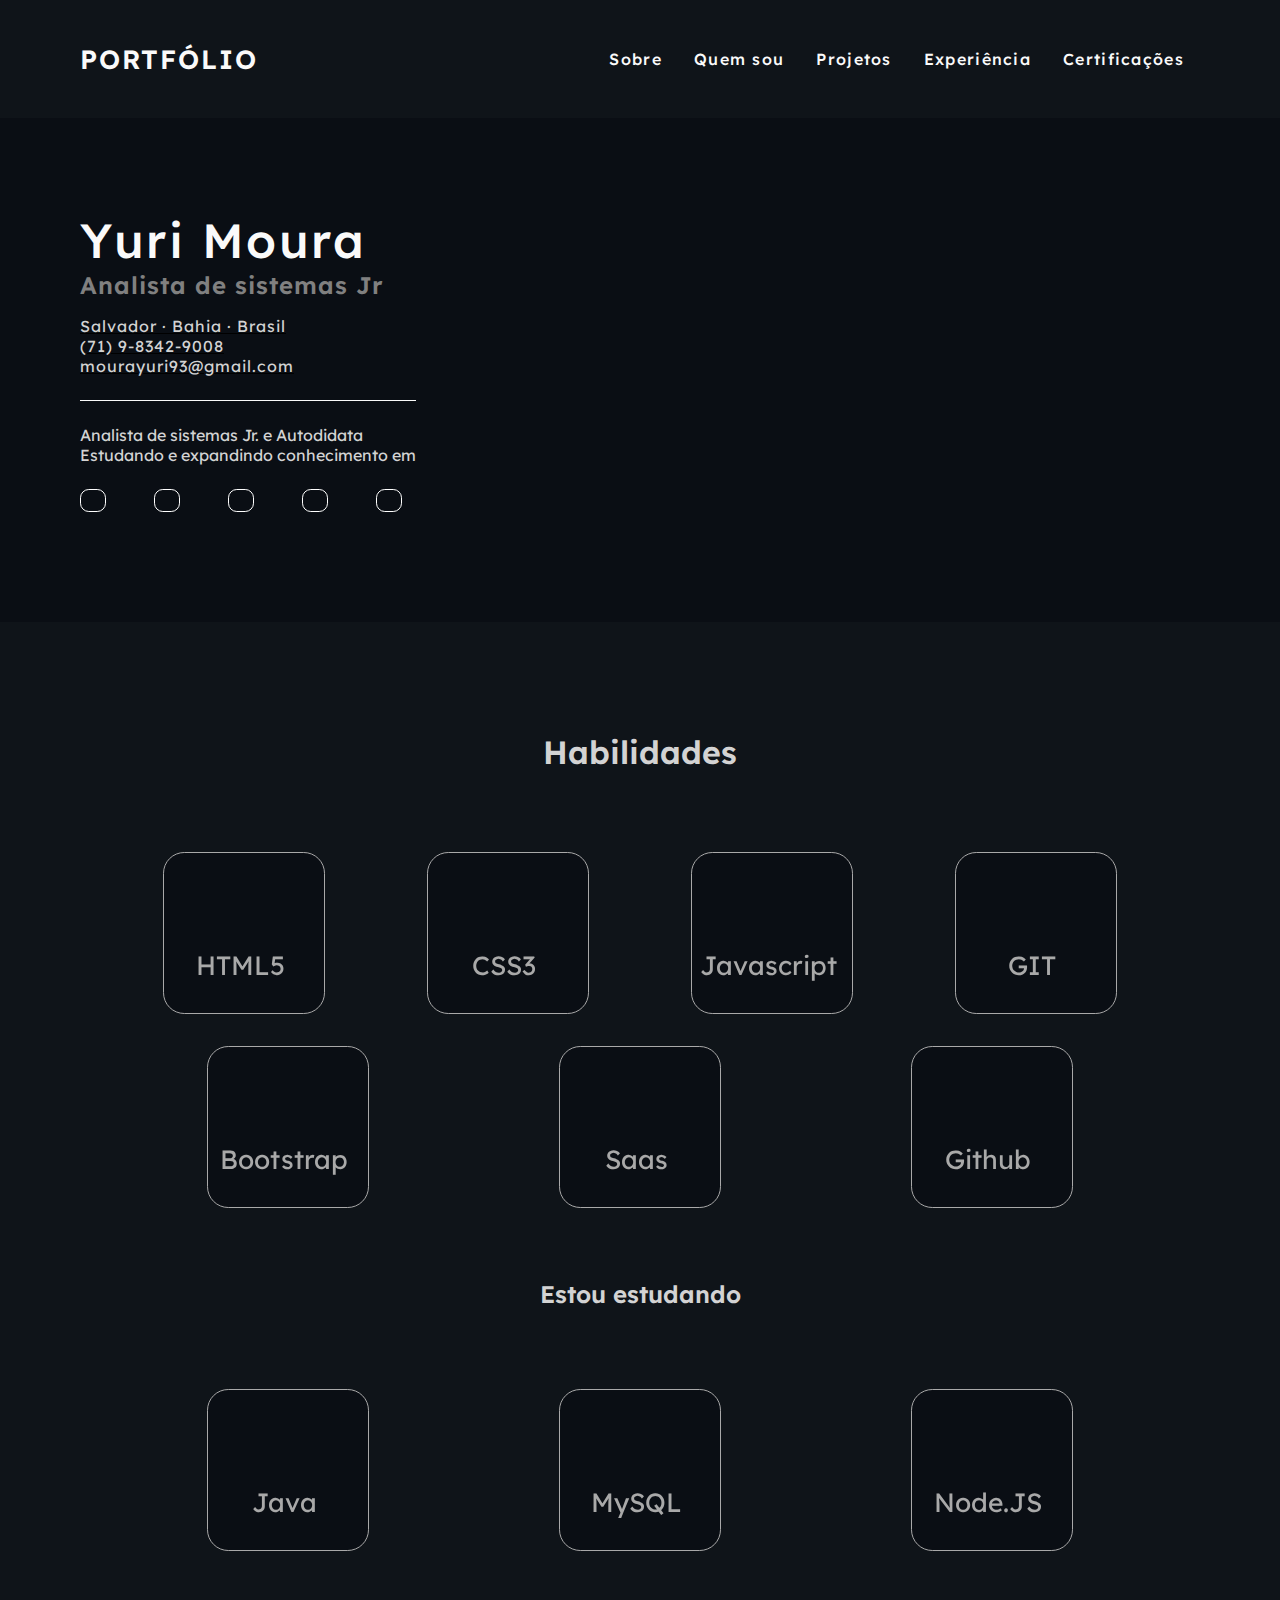
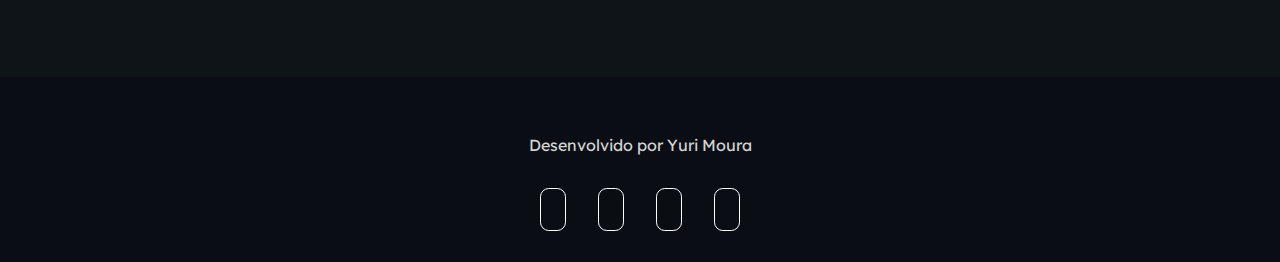
==== index.html @ a2556e93 "Acrescentando certificação" ====
<!DOCTYPE html>
<html lang="pt-br">

<head>
    <meta charset="UTF-8">
    <meta name="viewport" content="width=device-width, initial-scale=1.0">

    <!-- Google Fonts -->
    <link rel="preconnect" href="https://fonts.gstatic.com">
    <link href="https://fonts.googleapis.com/css2?family=Lexend:wght@400;500;700&family=Roboto:ital,wght@0,400;0,500;0,700;1,400&display=swap" rel="stylesheet">

    <!-- Font Awesome -->
    <link rel="stylesheet" href="https://use.fontawesome.com/releases/v5.15.3/css/all.css" integrity="sha384-SZXxX4whJ79/gErwcOYf+zWLeJdY/qpuqC4cAa9rOGUstPomtqpuNWT9wdPEn2fk" crossorigin="anonymous">
    
    <!-- Estilo customizado -->
    <link rel="stylesheet" href="src/css/global.css">
    <link rel="stylesheet" href="src/css/content.css">
    <link rel="stylesheet" href="src/css/responsive.css">

    <link rel="icon" href="https://avatars.githubusercontent.com/u/56325350?v=4">

    <title>Portfólio - Yuri Moura</title>
</head>

<body>

    <div id="container">
        <header id="header">
            <!-- header -->
            <a class="logo" href="index.html">Portfólio</a>

            <nav id="nav">
                <!-- nav -->
                <div id="mobile-menu">
                    <div class="line-1"></div>
                    <div class="line-2"></div>
                    <div class="line-3"></div>
                </div>

                <ul>
                    <li>
                        <a href="index.html">Sobre</a>
                    </li>
                    <li>
                        <a href="quem_sou.html">Quem sou</a>
                    </li>
                    <li>
                        <a href="projetos.html">Projetos</a>
                    </li>
                    <li>
                        <a href="experiencias.html">Experiência</a>
                    </li>
                    <li>
                        <a href="certificacoes.html">Certificações</a>
                    </li>
                </ul>
            </nav>
            <!-- /nav -->
        </header>
        <!-- /header -->

        <main>
            <section id="sobre">
                <div class="left-section">
                    <div class="name">
                        <h1>Yuri Moura</h1>
                        <h2>Analista de sistemas Jr</h2>
                    </div>

                    <div class="contact">
                        <p>
                            Salvador · Bahia · Brasil<br /> (71) 9-8342-9008<br />mourayuri93@gmail.com
                        </p>
                    </div>

                    <div class="about">
                        <p>Analista de sistemas Jr. e Autodidata<br /> Estudando e expandindo conhecimento em <br />
                        </p>
                    </div>

                    <div class="icons">
                        <a class="social-icon" target="blank_" href="https://www.linkedin.com/in/mourayuri93/"><i class="fab fa-linkedin-in"></i></a>
                        <a class="social-icon" target="blank_" href="https://github.com/MouraYuri93"><i class="fab fa-github"></i></a>
                        <a class="social-icon" target="blank_" href="https://www.instagram.com/yuri.93_/"><i class="fab fa-instagram"></i></a>
                        <a class="social-icon" target="blank_" href="https://wa.me/+55071983429008"><i class="fab fa-whatsapp"></i></a>
                        <a class="social-icon" target="blank_" href="mailto:mourayuri93@gmail.com"><i class="fas fa-solid fa-envelope"></i></i></a>
                    </div>
                </div>

                <div class="right-section">
                    <!-- Atualizar imagem
                    <img src="src/img/perfil.jpeg" alt="Imagem de perfil" style="border-radius: 25px;" width="350" height="350"> -->
                </div>

            </section>

            <section id="habilidades">
                <!-- Section habilidades -->
                <h1>Habilidades</h1>

                <div class="skills">
                    <div class="row-skills">
                        <!-- First row skills -->
                        <div>
                            <i class="fab fa-html5"></i>
                            <a href="https://developer.mozilla.org/pt-BR/docs/Web/HTML" target="_blank">
                                <p>HTML5</p>
                            </a>
                        </div>
                        <div>
                            <i class="fab fa-css3-alt"></i>
                            <a href="https://developer.mozilla.org/pt-BR/docs/Web/CSS" target="_blank">
                                <p>CSS3</p>
                            </a>
                        </div>
                        <div>
                            <i class="fab fa-js-square"></i>
                            <a href="https://developer.mozilla.org/pt-BR/docs/Web/JavaScript" target="_blank">
                                <p>Javascript</p>
                            </a>
                        </div>
                        <div>
                            <i class="fab fa-git-alt"></i>
                            <a href="https://git-scm.com/" target="_blank">
                                <p>GIT</p>
                            </a>
                        </div>                
                    </div>
                    <!-- / First row skills -->

                    <div class="row-skills">
                        <!-- Second row skills -->
                        <div>
                            <i class="fab fa-bootstrap"></i>
                            <a href="https://getbootstrap.com/" target="_blank">
                                <p>Bootstrap</p>
                            </a>
                        </div>
                        <div>
                            <i class="fab fa-brands fa-sass"></i>
                            <a href="https://laravel.com/" target="_blank">
                                <p>Saas</p>
                            </a>
                        </div>
                        <div>
                            <i class="fab fa-github"></i>
                            <a href="https:github.com" target="_blank">
                                <p>Github</p>
                            </a>
                        </div>
                    </div>
                    <!-- / Second row skills -->
                </div>

                <h2>Estou estudando</h2>

                <div class="skills">
                    <div class="row-skills">
                        <!-- First row skills -->
                        <div>
                            <i class="fab fa-brands fa-java"></i>
                            <a href="https://www.java.com/pt-BR/" target="_blank">
                                <p>Java</p>
                            </a>
                        </div>
                        <div>
                            <i class="fas fa-database"></i>
                            <a href="https://www.mysql.com/" target="_blank">
                                <p>MySQL</p>
                            </a>
                        </div>
                        
                        <div>
                            <i class="fab fa-brands fa-node"></i>
                            <a href="https://nodejs.org/en/" target="_blank">
                                <p>Node.JS</p>
                            </a>
                        </div>
                    </div> 
                </div>                                
            </section>
            <!-- / Section habilidades -->

            <footer>
                <!-- Footer -->
                <p>Desenvolvido por Yuri Moura</p><br>

                <div class="icons">
                    <a class="social-icon" target="blank_" href="https://www.linkedin.com/in/mourayuri93/"><i class="fab fa-linkedin-in"></i></a>
                    <a class="social-icon" target="blank_" href="https://github.com/MouraYuri93"><i class="fab fa-github"></i></a>
                    <a class="social-icon" target="blank_" href="https://www.instagram.com/yuri.93_/"><i class="fab fa-instagram"></i></a>
                    <a class="social-icon" target="blank_" href="https://wa.me/+55071983429008"><i class="fab fa-whatsapp"></i></a>
                </div>
            </footer>
            <!-- / Footer -->

        </main>
    </div>

    <script src="src/scripts/index.js"></script>
</body>

</html>
---- src/css/global.css ----
@charset "UTF-8";
/* Estilos globais */
* {
  margin: 0;
  padding: 0;
  box-sizing: border-box;
}

:root {
  --bg: #0f1419;
  --dark-bg: #0a0e14;
  --line: #fafafa;
  --normal-blue: #39bae6;
}

html {
  scroll-behavior: smooth;
}

/* --- Acessibilidade --- */
@media (max-width: 1080px) {
  html {
    font-size: 93.75%;
    /* 15px */
  }
}
@media (max-width: 720px) {
  html {
    font-size: 87.5%;
    /* 14px */
  }
}
/* --- Estilizações básicas para desenvolvimento --- */
body {
  font-size: sans-serif;
  background-color: #0a0e14;
  font-family: "Roboto", sans-serif;
}

body, input, button, textarea {
  font-family: "Lexend", sans-serif;
}

p {
  font-family: "Lexend", sans-serif;
  color: lightgrey;
}

h1, h2, h3, h4, h5, h6 {
  font-weight: 600;
  color: lightgrey;
}

h1 {
  font-size: 2rem;
}

h2 {
  font-size: 1.5rem;
}

button {
  cursor: pointer;
}

/* --- Mobile menu --- */
@media (max-width: 999px) {
  /* Body */
  body {
    overflow-x: hidden;
  }

  /* Header */
  header {
    /* Menu mobile dentro de nav */
    /* Sticky deixa de existir */
  }
  header nav {
    position: absolute;
    right: 0;
    top: 0;
    background: var(--bg);
    width: 50vw;
    flex-direction: column;
    align-items: center;
    justify-content: space-around;
    flex-direction: column;
    height: 100vh;
    transform: translateX(100%);
    transition: transform 0.3s ease-in;
  }
  header ul {
    flex-direction: column;
    position: relative;
    top: 110px;
  }
  header ul li {
    margin: 25px;
    opacity: 0;
  }
  header #mobile-menu {
    display: block !important;
    cursor: pointer;
    position: relative;
    top: 40px;
    left: 50%;
    transform: translateX(-100%);
    transition: transform 0.3s ease-in;
  }
  header.sticky {
    padding: 40px 80px !important;
    background: var(--bg) !important;
  }
  header.sticky a, header.sticky .logo {
    color: var(--line) !important;
  }

  /* Navbar responsiva */
  nav.active {
    transform: translateX(0);
  }
  nav.active #mobile-menu {
    transform: translateX(-55%);
    left: 100%;
  }

  #mobile-menu.active .line-1 {
    transform: rotate(-45deg) translate(-8px, 8px);
  }

  #mobile-menu.active .line-2 {
    opacity: 0;
  }

  #mobile-menu.active .line-3 {
    transform: rotate(45deg) translate(-5px, -7px);
  }

  /* Animação nos li's dentro de nav */
  @keyframes navLinkFade {
    from {
      opacity: 0;
      transform: translateX(50px);
    }
    to {
      opacity: 1;
      transform: translateX(0);
    }
  }
}

/*# sourceMappingURL=global.css.map */
---- src/css/content.css ----
@charset "UTF-8";
/* Header */
header {
  background: var(--bg);
  position: fixed;
  top: 0;
  left: 0;
  width: 100%;
  display: flex;
  justify-content: space-between;
  align-items: center;
  transition: 0.6s;
  padding: 2.66rem 5rem;
  z-index: 5;
}
header .logo {
  position: relative;
  font-weight: 600;
  color: var(--line);
  text-decoration: none;
  font-size: 1.65rem;
  text-transform: uppercase;
  letter-spacing: 2px;
  transition: 0.6s;
}
header .logo:hover {
  filter: brightness(0.7);
}
header #mobile-menu {
  display: none;
  cursor: pointer;
}
header #mobile-menu div {
  width: 2rem;
  height: 2px;
  background: whitesmoke;
  margin: 0.5rem;
  transition: 0.3s;
}
header ul {
  position: relative;
  display: flex;
  justify-content: center;
  align-items: center;
}
header ul li {
  position: relative;
  list-style: none;
}
header ul li a {
  position: relative;
  margin: 0 1rem;
  text-decoration: none;
  color: var(--line);
  letter-spacing: 1.3px;
  font-weight: 500;
  transition: 0.6s;
  transition: filter 0.5s;
}
header ul li a:hover {
  filter: brightness(0.7);
  border-bottom: 1px solid var(--line);
}
header.sticky {
  padding: 1rem 5rem;
  background-color: whitesmoke;
}
header.sticky a, header.sticky .logo {
  color: var(--bg);
}

/* Main - container*/
main {
  max-width: 1500px;
  margin: 0 auto;
}

/* About section */
#sobre {
  display: flex;
  align-items: center;
  justify-content: space-between;
  padding: 0 5rem;
  padding-top: 13.125rem;
  padding-bottom: 6.875rem;
}
#sobre .left-section h1 {
  color: var(--line);
  font-weight: 500;
  letter-spacing: 2.5px;
  font-size: 3rem;
}
#sobre .left-section h2 {
  color: gray;
  letter-spacing: 1px;
}
#sobre .left-section .contact {
  margin-top: 1rem;
  margin-bottom: 1.5rem;
  padding-bottom: 1.5rem;
  text-decoration: underline;
  border-bottom: 1px solid var(--line);
}
#sobre .left-section .contact p {
  font-family: "Lexend", sans-serif;
  letter-spacing: 1px;
  color: lightgrey;
}
#sobre .left-section .icons {
  display: flex;
  justify-content: flex-start;
  margin-top: 1.5rem;
  gap: 3rem;
}
#sobre .left-section .icons .social-icon {
  color: white;
  border: 1px solid white;
  padding: 0.65rem 0.75rem;
  border-radius: 0.55rem;
  transition: 0.5s;
}
#sobre .left-section .icons .social-icon:hover {
  color: var(--bg);
  border: 1px solid var(--bg);
  background-color: white;
}
#sobre .left-section .icons .social-icon p {
  text-decoration: none;
}

/* Projects section */
#projetos {
  padding: 0 5rem;
  padding-top: 6.875rem;
  padding-bottom: 6.875rem !important;
  background-color: var(--bg);
}
#projetos h1 {
  text-align: center;
  color: lightgrey;
}
#projetos .cards {
  display: flex;
  margin-top: 1.5rem;
  gap: 1.5rem;
}
#projetos .cards .card {
  background-color: var(--dark-bg);
  width: 26.25rem;
  height: 26.25rem;
  padding: 0.75rem;
  border: 1px solid transparent;
  border-radius: 0.5rem;
  text-align: center;
  transition: 0.9s;
  /* Estilos na imagem para deixar ela adaptável */
}
#projetos .cards .card:hover {
  background-color: var(--bg);
  box-shadow: 0 0.625rem 1.5625rem rgba(0, 0, 0, 0.8);
}
#projetos .cards .card h2 {
  margin-top: 1rem;
}
#projetos .cards .card p {
  margin-top: 0.5rem;
  margin-bottom: 0.5rem;
  text-align: justify;
  filter: brightness(0.7);
}
#projetos .cards .card a {
  text-decoration: none;
  color: var(--normal-blue);
  transition: filter 0.6s;
}
#projetos .cards .card a:hover {
  filter: brightness(0.8);
  text-decoration: underline;
}
#projetos .cards .card img {
  max-width: 100%;
  height: auto;
  border-bottom: 1px solid gray;
  padding-bottom: 0.75rem;
}
#projetos .cards .card-5 img {
  width: 24.625rem;
  height: 11.875rem !important;
}
#projetos .cards .card-6 img {
  width: 24.625rem;
  height: 11.875rem !important;
}
#projetos .more-projects {
  display: flex;
  justify-content: center;
  align-items: center;
  padding-top: 4rem;
  text-align: center;
}
#projetos .more-projects a {
  padding: 0.5rem 2rem;
  border-radius: 2rem;
  border: 1px solid var(--bg);
  text-decoration: none;
  background: var(--dark-bg);
  color: var(--normal-blue);
  transition: 0.8s;
}
#projetos .more-projects a:hover {
  background: var(--bg);
  border: 1px solid var(--dark-bg);
}

/* Formation section */
#formacao {
  padding: 0 5rem;
  padding-top: 6.875rem;
  padding-bottom: 6.875rem;
  background-color: var(--dark-bg);
}
#formacao div h1 {
  text-align: center;
}
#formacao .first-row {
  margin-top: 12.5%;
  display: flex;
  justify-content: space-between;
}
#formacao .first-row div i {
  color: whitesmoke;
  font-size: 5rem;
  margin-left: 1.5rem;
}
#formacao .first-row h2 {
  border-bottom: 1px solid var(--line);
  padding-bottom: 0.2rem;
}
#formacao .first-row h3, #formacao .first-row h4 {
  font-weight: 500;
  color: grey;
  padding-top: 0.3rem;
}
#formacao .second-row {
  margin-top: 12.5%;
  display: flex;
  justify-content: space-between;
}
#formacao .second-row div i {
  color: whitesmoke;
  font-size: 5rem;
  margin-right: 1.5rem;
}
#formacao .second-row .second-row-school {
  display: flex;
  flex-direction: column;
  align-items: flex-end;
}
#formacao .second-row h2 {
  border-bottom: 1px solid var(--line);
  padding-bottom: 0.2rem;
}
#formacao .second-row h3, #formacao .second-row h4 {
  font-weight: 500;
  color: grey;
  padding-top: 0.3rem;
}

/* Skills section */
#habilidades {
  padding: 0 5rem;
  padding-top: 6.875rem;
  padding-bottom: 6.875rem;
  background-color: var(--bg);
}
#habilidades h1 {
  text-align: center;
}
#habilidades h2 {
  text-align: center;
  padding-top: 3.4375rem;
}
#habilidades .skills {
  display: flex;
  justify-content: space-between;
  padding-top: 4rem;
  flex-direction: column;
}
#habilidades .skills .row-skills {
  display: flex;
  justify-content: space-around;
  align-items: center;
  padding: 1rem 2rem;
}
#habilidades .skills .row-skills div {
  background: var(--dark-bg);
  display: flex;
  justify-content: space-around;
  align-items: center;
  flex-direction: column;
  border: 1px solid darkgrey;
  height: 10rem;
  width: 10rem;
  padding: 5rem;
  border-radius: 1.33rem;
  transition: 0.9s;
}
#habilidades .skills .row-skills div:hover {
  background: var(--bg);
  border: 1px solid var(--dark-bg);
  box-shadow: 0 0.625rem 1.5625rem rgba(0, 0, 0, 0.8);
}
#habilidades .skills div a {
  text-decoration: none;
}
#habilidades .skills div i {
  color: whitesmoke;
  padding-bottom: 1rem;
}
#habilidades .skills div p {
  filter: brightness(0.8);
  transition: filter 0.8;
}
#habilidades .skills div p:hover {
  filter: brightness(1);
}
#habilidades .skills div p, #habilidades .skills div i {
  font-size: 1.65rem;
  padding-right: 0.5rem;
}
#habilidades .skills-studying {
  display: flex;
  justify-content: space-evenly;
  align-items: center;
  padding-top: 5rem;
}
#habilidades .skills-studying div {
  background: var(--dark-bg);
  display: flex;
  justify-content: space-around;
  align-items: center;
  flex-direction: column;
  border: 1px solid darkgrey;
  height: 10rem;
  width: 10rem;
  padding: 5rem;
  border-radius: 1.33rem;
  transition: 0.9s;
}
#habilidades .skills-studying div:hover {
  background: var(--bg);
  border: 1px solid var(--dark-bg);
  box-shadow: 0 0.625rem 1.5625rem rgba(0, 0, 0, 0.8);
}
#habilidades .skills-studying div a {
  text-decoration: none;
}
#habilidades .skills-studying div i {
  color: whitesmoke;
  padding-bottom: 1rem;
}
#habilidades .skills-studying div p {
  filter: brightness(0.8);
  transition: filter 0.8;
}
#habilidades .skills-studying div p:hover {
  filter: brightness(1);
}
#habilidades .skills-studying div p, #habilidades .skills-studying div i {
  font-size: 1.65rem;
  padding-right: 0.5rem;
}

/* Experience section */
#experiencia {
  padding: 0 5rem;
  padding-top: 6.875rem;
  padding-bottom: 13.4375rem;
}
#experiencia h1 {
  text-align: center;
}
#experiencia h3 {
  padding-top: 1rem;
  padding-bottom: 1.6rem;
}
#experiencia p {
  padding-top: 1.6rem;
  display: inline-block;
  border-top: 1px solid whitesmoke;
}
#experiencia .info {
  padding-top: 11rem;
}
#experiencia .info-link {
  display: flex;
  justify-content: space-between;
}
#experiencia .info-link a {
  padding-top: 1.6rem;
  text-decoration: none;
  color: var(--normal-blue);
  transition: filter 0.8s;
}
#experiencia .info-link a:hover {
  text-decoration: underline;
  filter: brightness(0.8);
}
#experiencia .date {
  display: flex;
  justify-content: space-between;
  align-items: center;
}
#experiencia .date time {
  color: whitesmoke;
}

/* Courses section */
#certificados {
  padding: 0 5rem;
  background: var(--bg);
  padding-top: 6.875rem;
  padding-bottom: 3.4375rem;
}
#certificados h1 {
  text-align: center;
}
#certificados h3 {
  color: white;
}
#certificados p {
  color: var(--bg);
}
#certificados #second-div-cards {
  margin-top: -3.125rem;
}
#certificados .cards {
  display: flex;
  justify-content: space-between;
  position: relative;
}
#certificados .cards .card:hover .face.face-1 {
  background-color: var(--normal-blue);
  transform: translateY(0);
}
#certificados .cards .card:hover .face.face-2 {
  transform: translateY(0);
}
#certificados .cards .card .face {
  width: 18.75rem;
  height: 12.5rem;
  transition: 0.5s;
}
#certificados .cards .card .face-1 {
  position: relative;
  display: flex;
  justify-content: center;
  align-items: center;
  z-index: 1;
}
#certificados .cards .card .face.face-1 {
  background: var(--bg);
  transform: translateY(6.25rem);
}
#certificados .cards .card .face.face-1 .content {
  opacity: 0.2;
  transition: 0.5s;
  display: flex;
  flex-direction: column;
  justify-content: center;
  align-items: center;
}
#certificados .cards .card .face.face-1 .content:hover {
  opacity: 1;
}
#certificados .cards .card .face.face-1 .content img {
  max-width: 6.25rem;
  max-height: 6.25rem;
}
#certificados .cards .card .face.face-1 .content h3 {
  margin: 0.625rem 0 0;
  padding: 0;
  text-align: center;
  font-size: 1.5rem;
}
#certificados .cards .card .face-2 {
  position: relative;
  background: whitesmoke;
  display: flex;
  justify-content: center;
  align-items: center;
  padding: 1.25rem;
  box-sizing: border-box;
  box-shadow: 0 0.625rem 1.5625rem rgba(0, 0, 0, 0.8);
  transform: translateY(-6.25rem);
}
#certificados .cards .card .face-2 a {
  margin: 1rem 0 0;
  display: inline-block;
  padding: 0.4rem;
  text-decoration: none;
  font-weight: 700;
  color: var(--bg);
  border: 1px solid var(--bg);
}
#certificados .cards .card .face-2 a:hover {
  background: var(--bg);
  color: white;
}

footer {
  background: var(--dark-bg);
  padding: 2.66rem 0;
  text-align: center;
}
footer h2 a {
  text-decoration: none;
  color: whitesmoke;
  padding-bottom: 0.5rem;
  transition: 0.7s;
}
footer h2 a:hover {
  border-bottom: 2px solid whitesmoke;
}
footer p {
  padding-top: 1rem;
  padding-bottom: 1.5rem;
}
footer .social-icon {
  color: white;
  border: 1px solid white;
  padding: 0.65rem 0.75rem;
  border-radius: 0.55rem;
  margin: 0 1rem;
  transition: 0.5s;
}
footer .social-icon:hover {
  color: var(--bg);
  border: 1px solid var(--bg);
  background-color: white;
}

/*# sourceMappingURL=content.css.map */
---- src/css/responsive.css ----
@media (max-width: 991.98px) {
  /* About section */
  #sobre .left-section {
    text-align: center;
  }
  #sobre .left-section .icons {
    justify-content: center;
  }
  #sobre .right-section {
    display: none;
  }

  /* Projects section */
  #projetos {
    padding: 6.875rem 0;
  }
  #projetos .cards {
    flex-direction: column;
    justify-content: center;
    align-items: center;
  }
  #projetos .more-projects a {
    width: 90%;
    padding: 1rem 4rem;
  }

  /* Formation section */
  #formacao .first-row {
    text-align: center;
    justify-content: center;
  }
  #formacao .first-row div:last-child {
    display: none;
  }
  #formacao .second-row {
    text-align: center;
    justify-content: center;
    align-items: center;
  }
  #formacao .second-row .second-row-school {
    text-align: center;
    justify-content: center;
    align-items: center;
  }
  #formacao .second-row div:first-child {
    display: none;
  }

  /* Skills sections */
  #habilidades .skills {
    justify-content: space-around;
    flex-direction: row;
  }
  #habilidades .skills .row-skills {
    flex-direction: column;
    padding: 0;
  }
  #habilidades .skills .row-skills div {
    margin: 1rem;
    padding: 2.5rem;
  }
  #habilidades .skills-studying {
    flex-direction: column;
    gap: 1rem;
  }

  /* Experience section */
  #experiencia h3 {
    text-align: center;
  }
  #experiencia .info {
    padding-top: 7rem;
  }
  #experiencia .date {
    justify-content: center;
    flex-direction: column;
    text-align: center;
  }
  #experiencia .info-link {
    margin-top: 2rem;
    justify-content: center;
    flex-direction: column;
    text-align: center;
  }

  /* Courses section */
  #certificados .cards {
    justify-content: center;
    flex-direction: column;
    align-items: center;
  }
}

/*# sourceMappingURL=responsive.css.map */
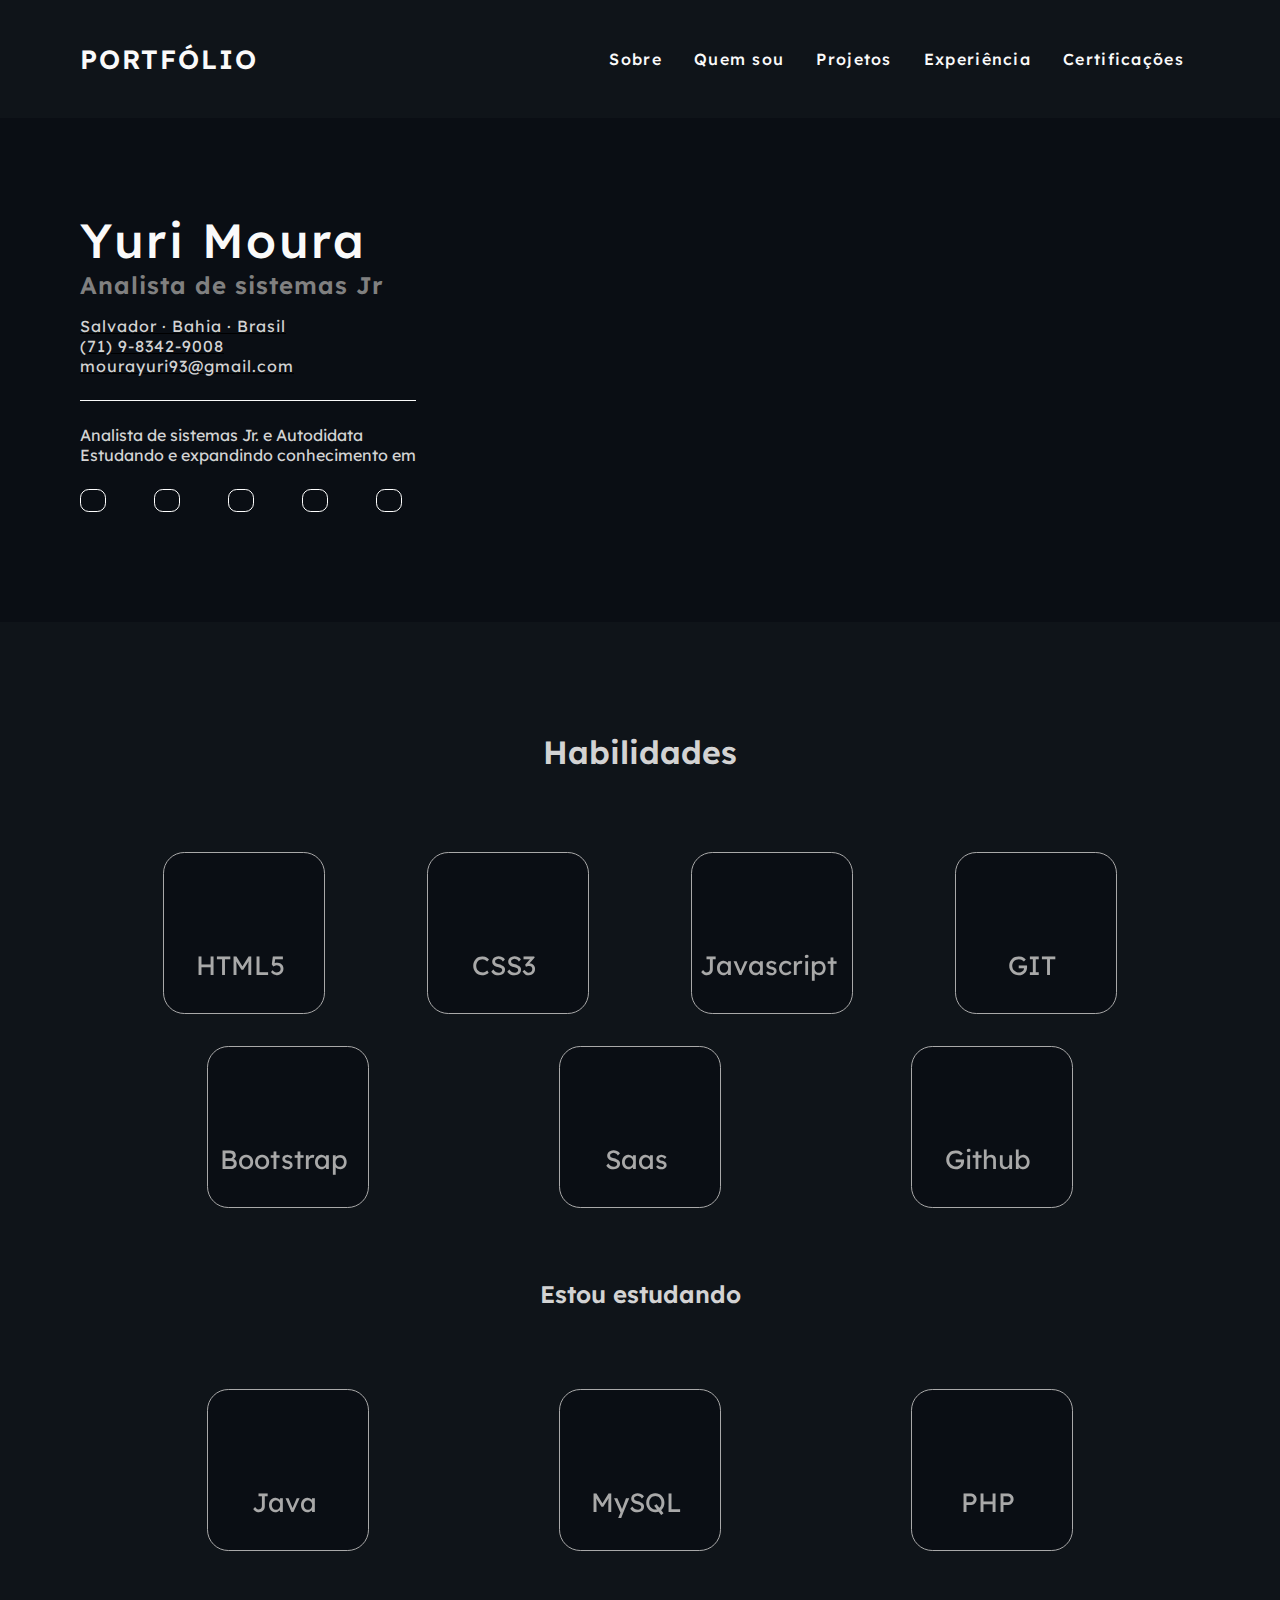
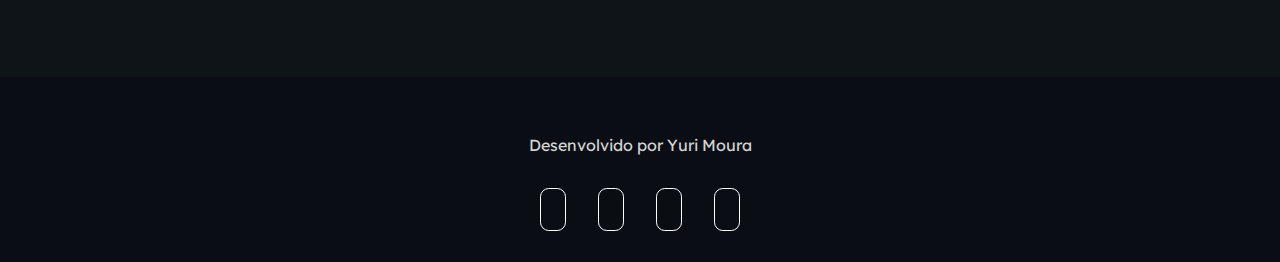
==== commit 0ce2c312: "Atualizando dados" ====
--- a/index.html
+++ b/index.html
@@ -169,11 +169,10 @@
                                 <p>MySQL</p>
                             </a>
                         </div>
-                        
-                        <div>
-                            <i class="fab fa-brands fa-node"></i>
-                            <a href="https://nodejs.org/en/" target="_blank">
-                                <p>Node.JS</p>
+                        <div>
+                            <i class="fab fa-php"></i>
+                            <a href="https://www.php.net/L" target="_blank">
+                                <p>PHP</p>
                             </a>
                         </div>
                     </div> 
@@ -197,7 +196,7 @@
         </main>
     </div>
 
-    <script src="src/scripts/index.js"></script>
+    <script src="src/js/script.js"></script>
 </body>
 
 </html>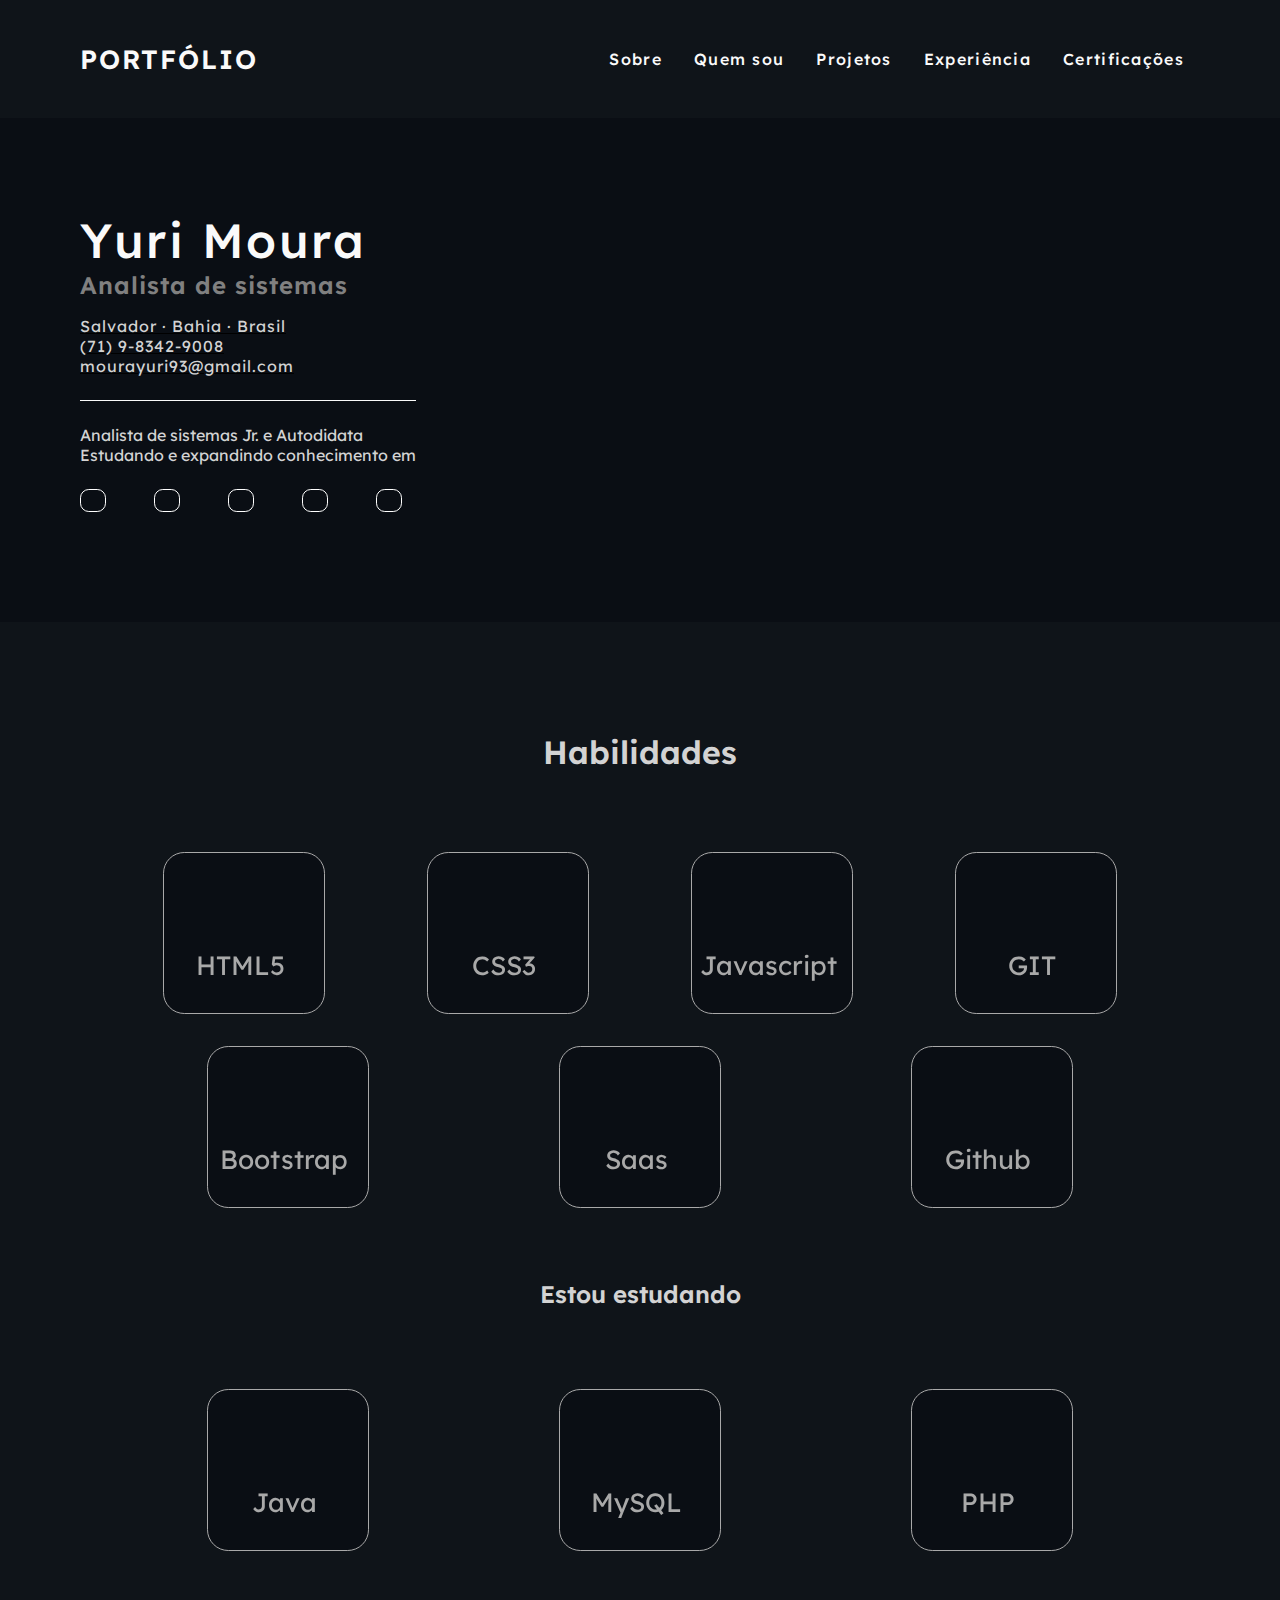
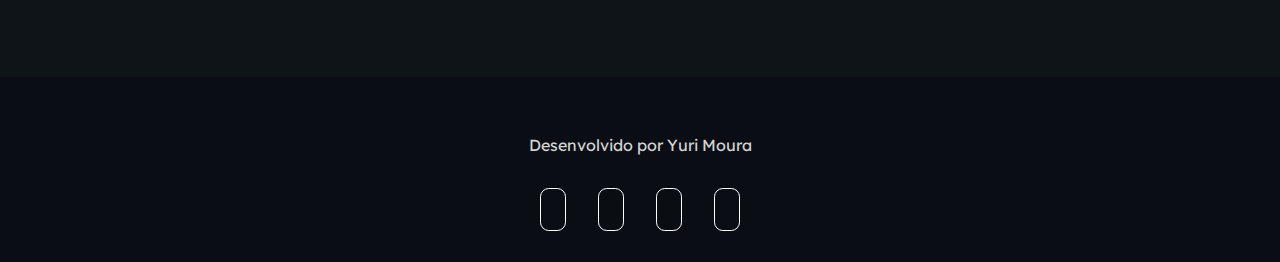
==== commit 02f63448: "Atualizando dados" ====
--- a/index.html
+++ b/index.html
@@ -64,7 +64,7 @@
                 <div class="left-section">
                     <div class="name">
                         <h1>Yuri Moura</h1>
-                        <h2>Analista de sistemas Jr</h2>
+                        <h2>Analista de sistemas</h2>
                     </div>
 
                     <div class="contact">
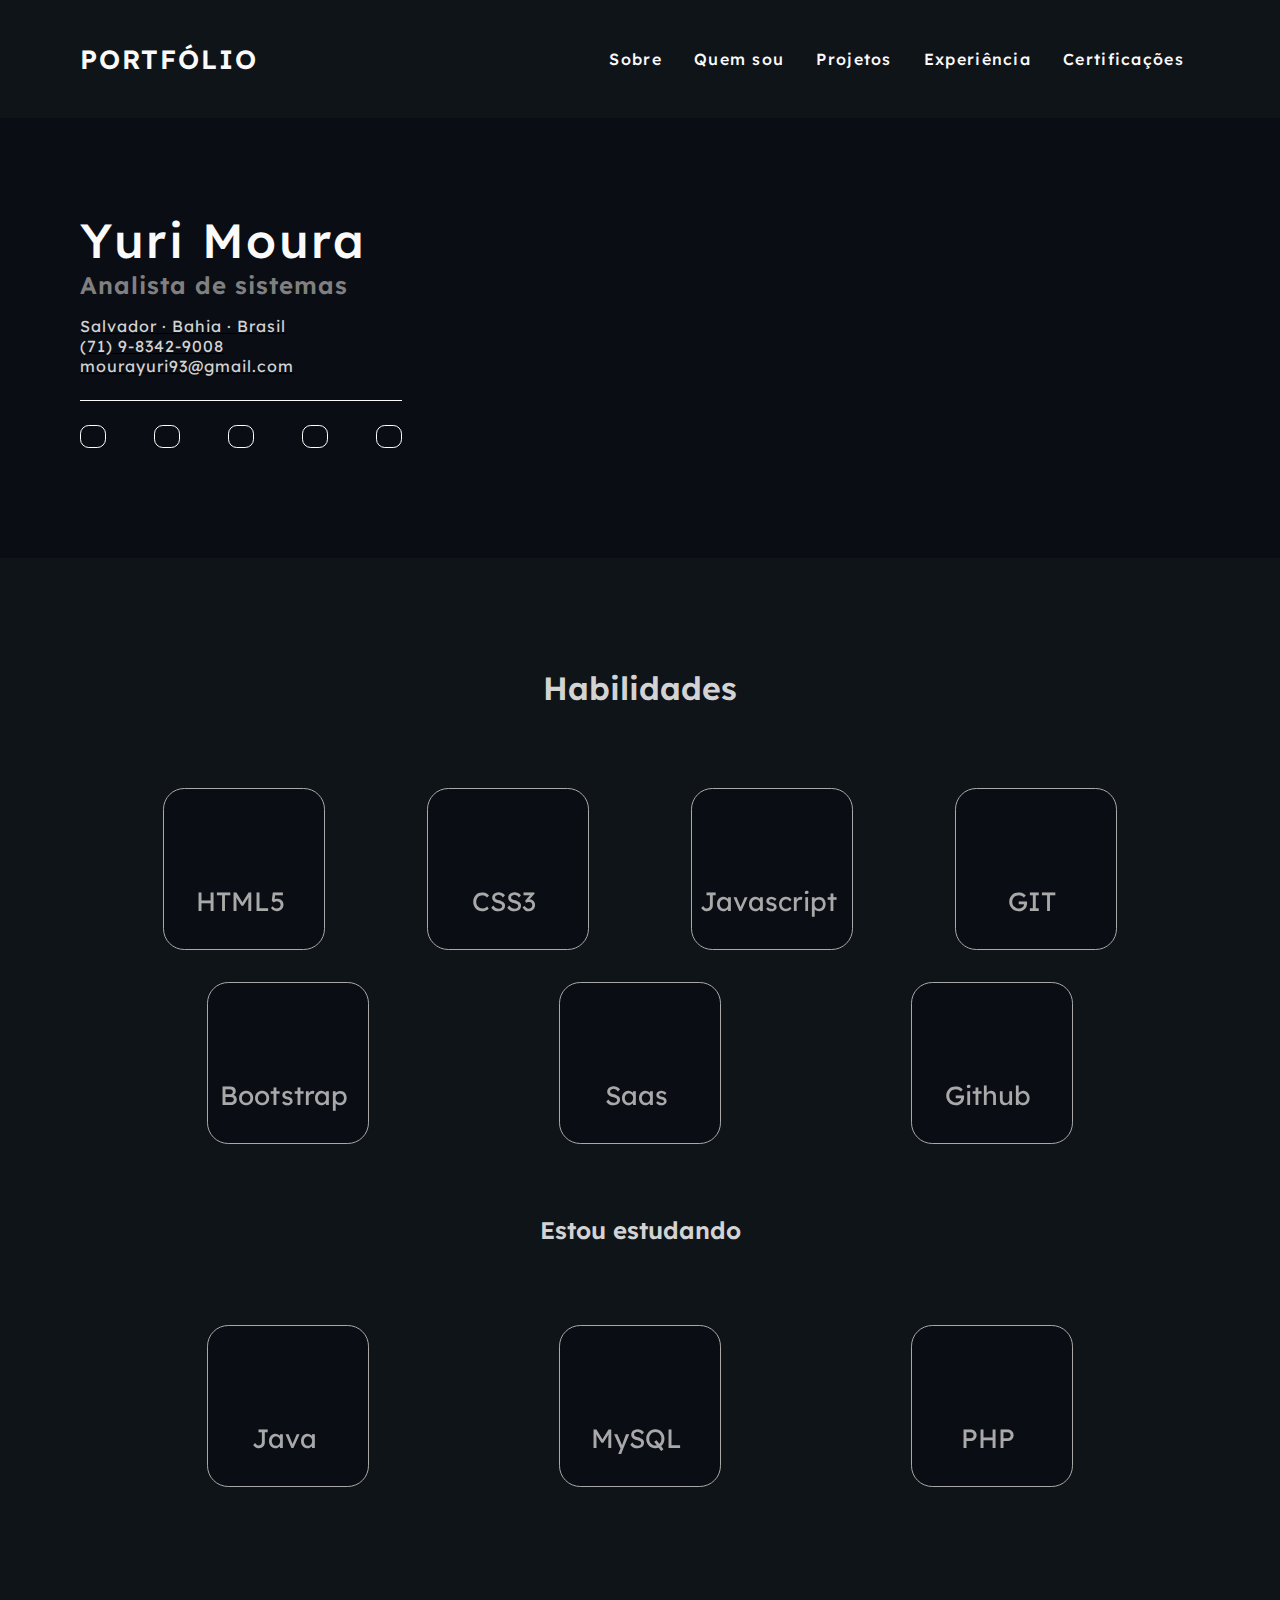
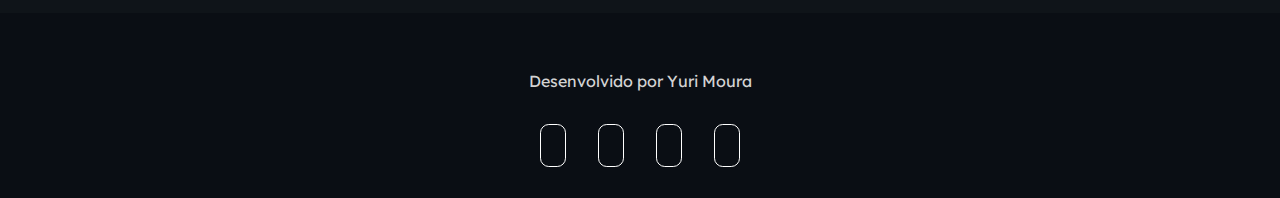
==== commit a110b70f: "Atualizando" ====
--- a/index.html
+++ b/index.html
@@ -72,11 +72,11 @@
                             Salvador · Bahia · Brasil<br /> (71) 9-8342-9008<br />mourayuri93@gmail.com
                         </p>
                     </div>
-
+                    <!--
                     <div class="about">
-                        <p>Analista de sistemas Jr. e Autodidata<br /> Estudando e expandindo conhecimento em <br />
+                        <p>Analista de sistemas Jr. e Autodidata<br /> Estudando e expandindo conhecimento em <br /> 
                         </p>
-                    </div>
+                    </div>-->
 
                     <div class="icons">
                         <a class="social-icon" target="blank_" href="https://www.linkedin.com/in/mourayuri93/"><i class="fab fa-linkedin-in"></i></a>
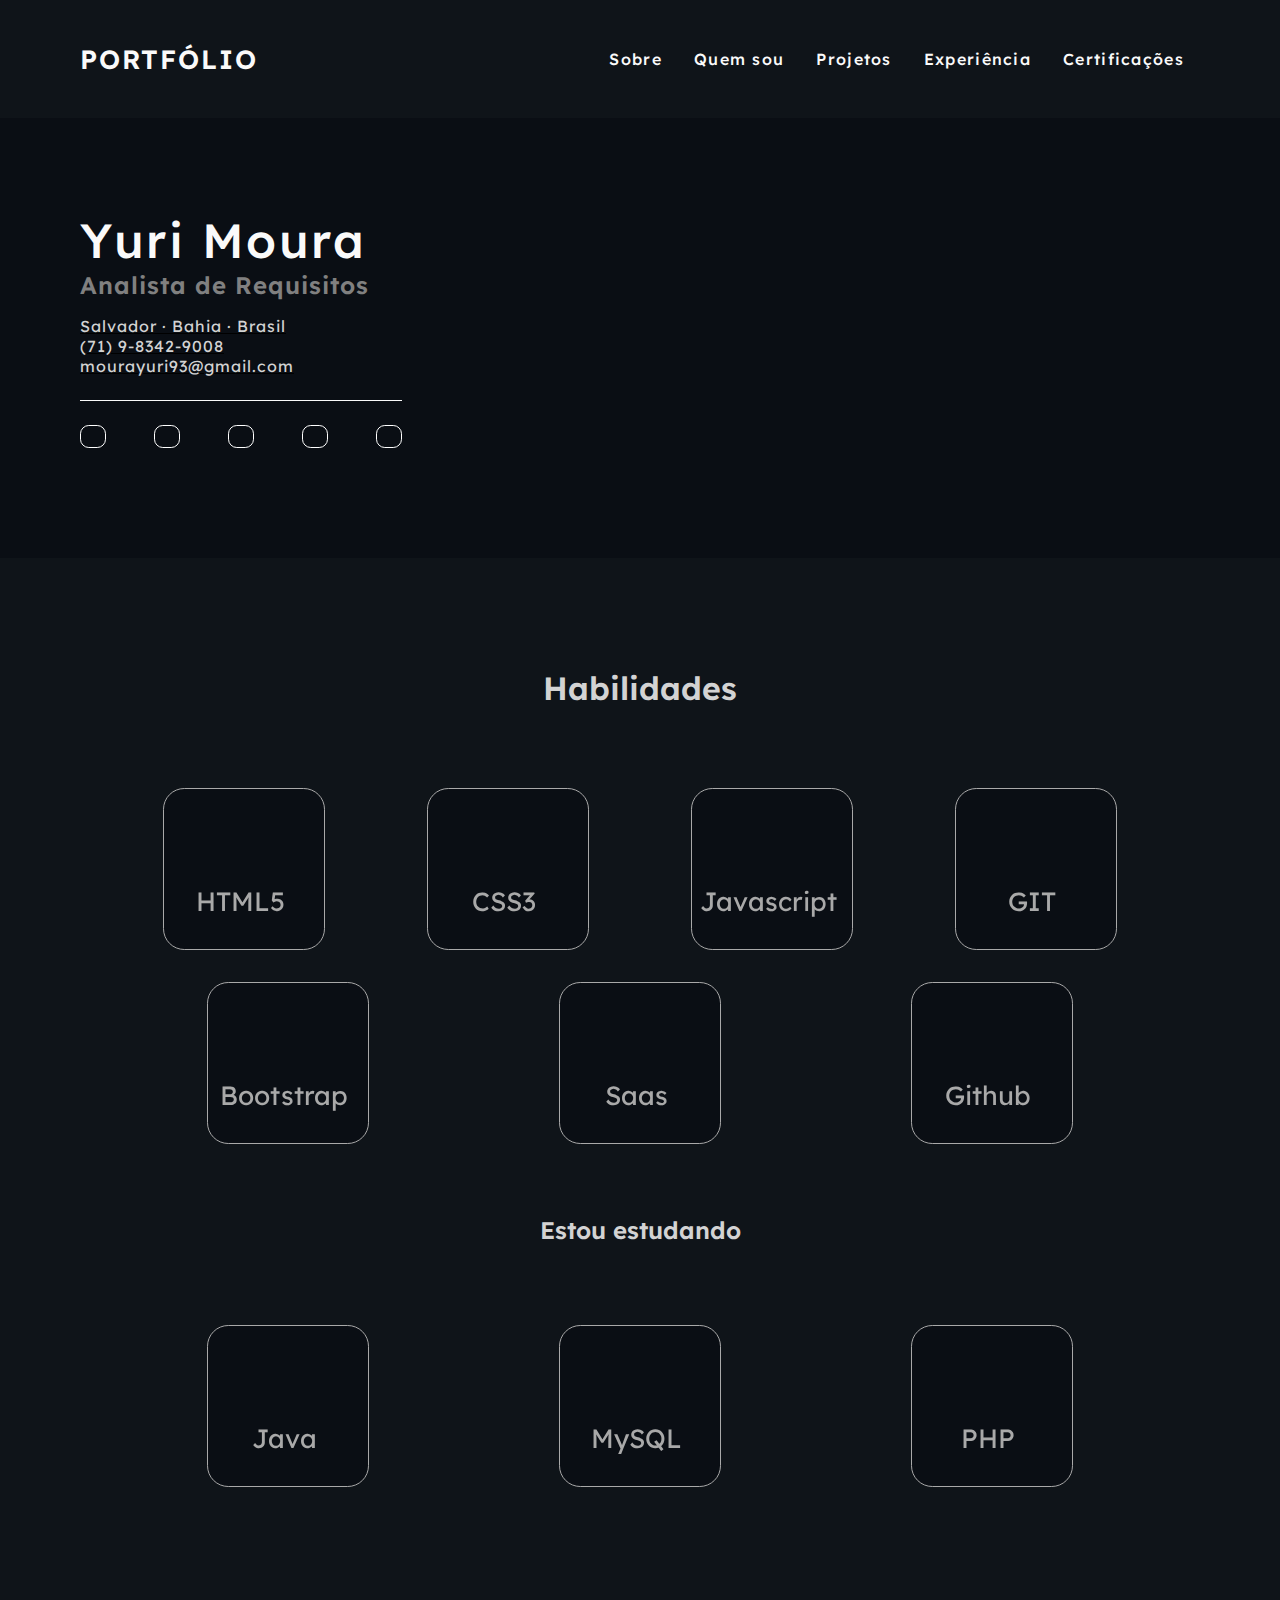
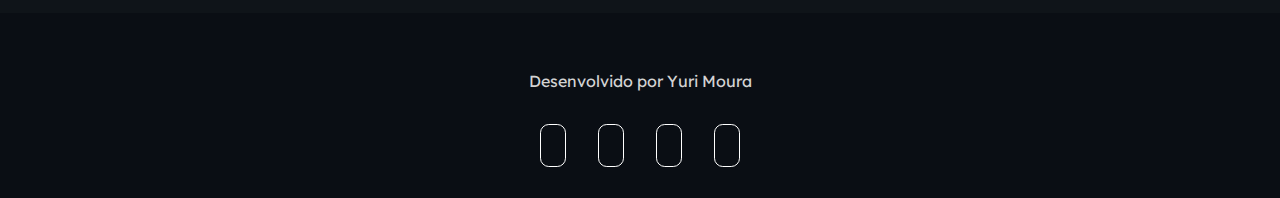
==== commit 2d177387: "atualizando dados" ====
--- a/index.html
+++ b/index.html
@@ -17,7 +17,7 @@
     <link rel="stylesheet" href="src/css/content.css">
     <link rel="stylesheet" href="src/css/responsive.css">
 
-    <link rel="icon" href="https://avatars.githubusercontent.com/u/56325350?v=4">
+    <link rel="icon" href="src/img/portfolio.png">
 
     <title>Portfólio - Yuri Moura</title>
 </head>
@@ -64,7 +64,7 @@
                 <div class="left-section">
                     <div class="name">
                         <h1>Yuri Moura</h1>
-                        <h2>Analista de sistemas</h2>
+                        <h2>Analista de Requisitos</h2>
                     </div>
 
                     <div class="contact">
@@ -72,16 +72,11 @@
                             Salvador · Bahia · Brasil<br /> (71) 9-8342-9008<br />mourayuri93@gmail.com
                         </p>
                     </div>
-                    <!--
-                    <div class="about">
-                        <p>Analista de sistemas Jr. e Autodidata<br /> Estudando e expandindo conhecimento em <br /> 
-                        </p>
-                    </div>-->
-
+                    
                     <div class="icons">
                         <a class="social-icon" target="blank_" href="https://www.linkedin.com/in/mourayuri93/"><i class="fab fa-linkedin-in"></i></a>
                         <a class="social-icon" target="blank_" href="https://github.com/MouraYuri93"><i class="fab fa-github"></i></a>
-                        <a class="social-icon" target="blank_" href="https://www.instagram.com/yuri.93_/"><i class="fab fa-instagram"></i></a>
+                        <a class="social-icon" target="blank_" href="https://www.instagram.com/moura93_/"><i class="fab fa-instagram"></i></a>
                         <a class="social-icon" target="blank_" href="https://wa.me/+55071983429008"><i class="fab fa-whatsapp"></i></a>
                         <a class="social-icon" target="blank_" href="mailto:mourayuri93@gmail.com"><i class="fas fa-solid fa-envelope"></i></i></a>
                     </div>
@@ -187,7 +182,7 @@
                 <div class="icons">
                     <a class="social-icon" target="blank_" href="https://www.linkedin.com/in/mourayuri93/"><i class="fab fa-linkedin-in"></i></a>
                     <a class="social-icon" target="blank_" href="https://github.com/MouraYuri93"><i class="fab fa-github"></i></a>
-                    <a class="social-icon" target="blank_" href="https://www.instagram.com/yuri.93_/"><i class="fab fa-instagram"></i></a>
+                    <a class="social-icon" target="blank_" href="https://www.instagram.com/moura93_/"><i class="fab fa-instagram"></i></a>
                     <a class="social-icon" target="blank_" href="https://wa.me/+55071983429008"><i class="fab fa-whatsapp"></i></a>
                 </div>
             </footer>
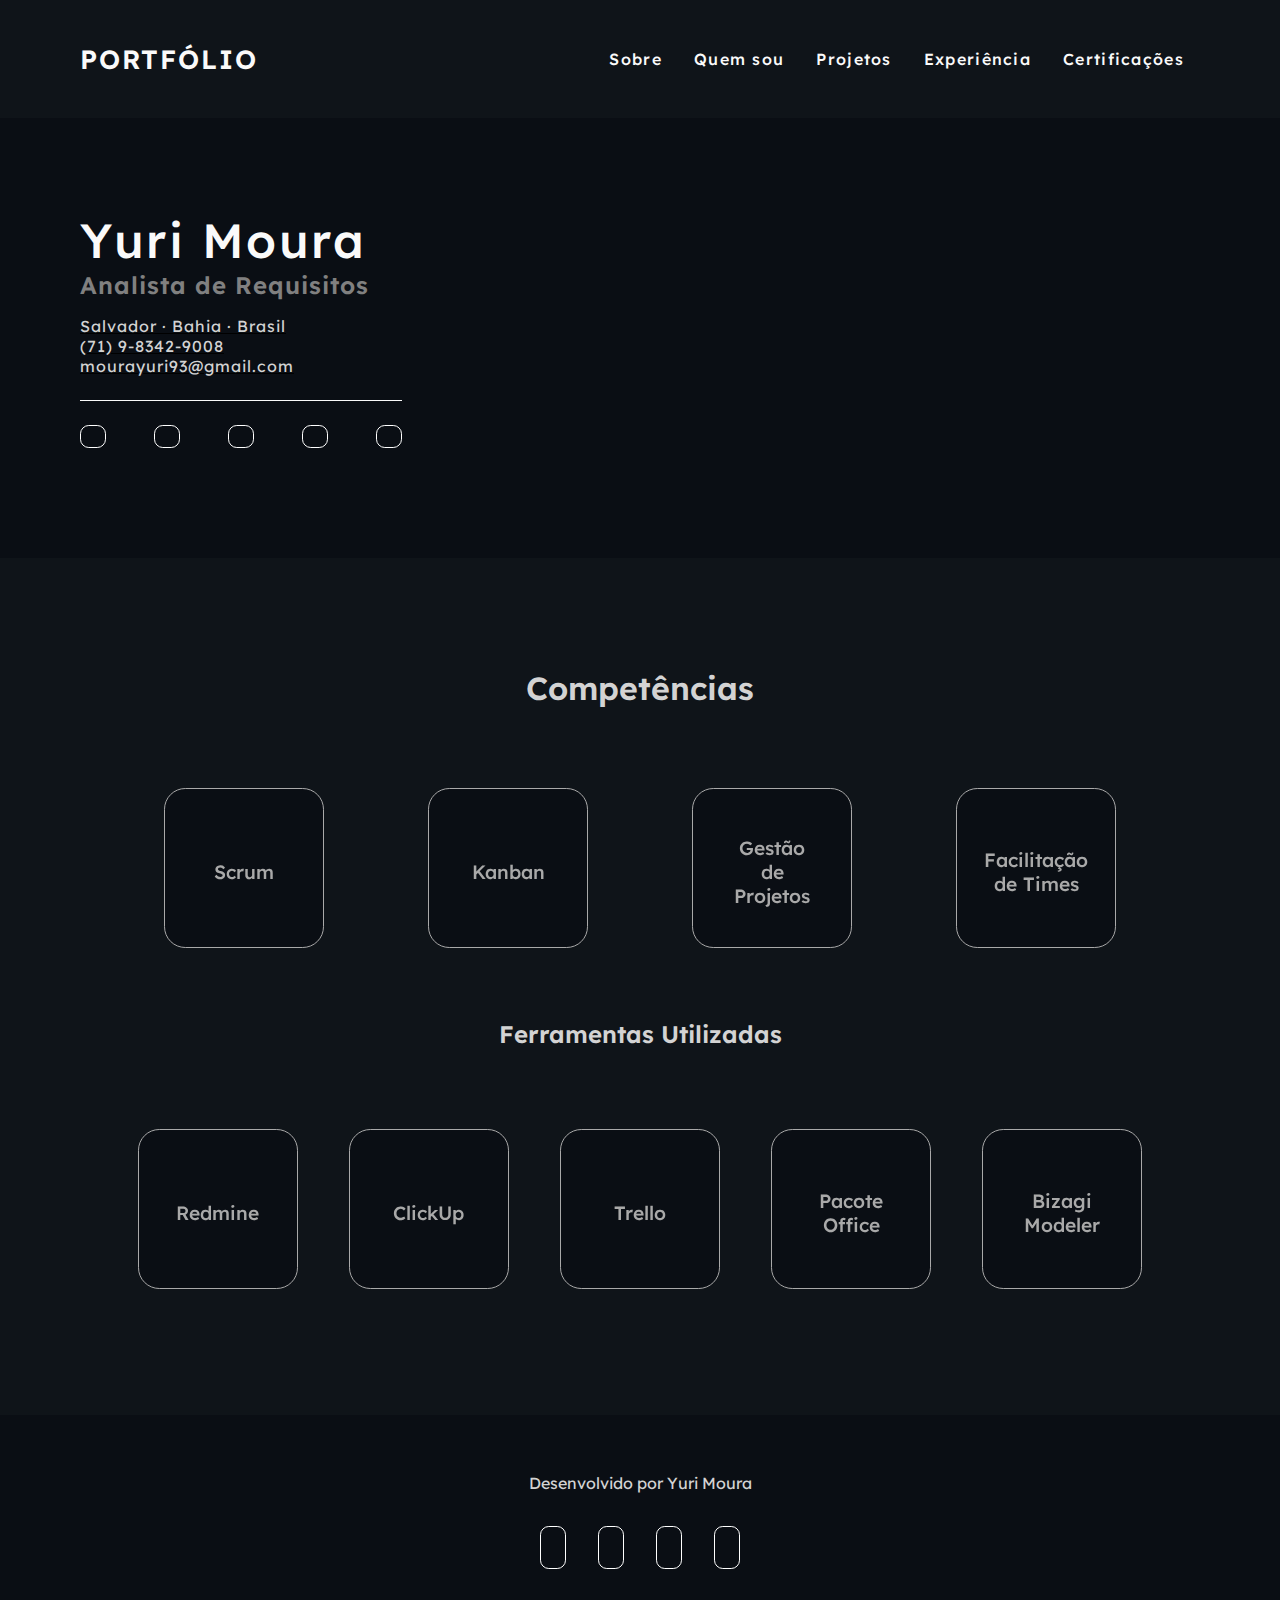
==== commit 4d993361: "Atualizando portifolio" ====
--- a/index.html
+++ b/index.html
@@ -89,92 +89,76 @@
 
             </section>
 
-            <section id="habilidades">
-                <!-- Section habilidades -->
-                <h1>Habilidades</h1>
+            <section id="Competências">
+                <!-- Section Competências -->
+                <h1>Competências</h1>
 
                 <div class="skills">
                     <div class="row-skills">
                         <!-- First row skills -->
                         <div>
-                            <i class="fab fa-html5"></i>
-                            <a href="https://developer.mozilla.org/pt-BR/docs/Web/HTML" target="_blank">
-                                <p>HTML5</p>
+                            <i class="fas fa-tasks"></i>
+                            <a href="https://www.scrum.org/" target="_blank">
+                                <p>Scrum</p>
                             </a>
                         </div>
                         <div>
-                            <i class="fab fa-css3-alt"></i>
-                            <a href="https://developer.mozilla.org/pt-BR/docs/Web/CSS" target="_blank">
-                                <p>CSS3</p>
+                            <i class="fas fa-project-diagram"></i>
+                            <a href="https://kanbanize.com/kanban-resources/getting-started/what-is-kanban" target="_blank">
+                                <p>Kanban</p>
                             </a>
                         </div>
                         <div>
-                            <i class="fab fa-js-square"></i>
-                            <a href="https://developer.mozilla.org/pt-BR/docs/Web/JavaScript" target="_blank">
-                                <p>Javascript</p>
+                            <i class="fas fa-chart-line"></i>
+                            <a href="https://www.pmi.org/" target="_blank">
+                                <p>Gestão de Projetos</p>
                             </a>
                         </div>
                         <div>
-                            <i class="fab fa-git-alt"></i>
-                            <a href="https://git-scm.com/" target="_blank">
-                                <p>GIT</p>
-                            </a>
-                        </div>                
+                            <i class="fas fa-users"></i>
+                            <p>Facilitação de Times</p>
+                        </div>
                     </div>
-                    <!-- / First row skills -->
+                </div>
 
+                <h2>Ferramentas Utilizadas</h2>
+                <div class="skills">
                     <div class="row-skills">
-                        <!-- Second row skills -->
                         <div>
-                            <i class="fab fa-bootstrap"></i>
-                            <a href="https://getbootstrap.com/" target="_blank">
-                                <p>Bootstrap</p>
+                            <i class="fas fa-tools"></i>
+                            <a href="https://www.redmine.org/" target="_blank">
+                                <p>Redmine</p>
                             </a>
                         </div>
                         <div>
-                            <i class="fab fa-brands fa-sass"></i>
-                            <a href="https://laravel.com/" target="_blank">
-                                <p>Saas</p>
+                            <i class="fas fa-tasks"></i>
+                            <a href="https://clickup.com/" target="_blank">
+                                <p>ClickUp</p>
                             </a>
                         </div>
                         <div>
-                            <i class="fab fa-github"></i>
-                            <a href="https:github.com" target="_blank">
-                                <p>Github</p>
+                            <i class="fab fa-trello"></i>
+                            <a href="https://trello.com/" target="_blank">
+                                <p>Trello</p>
+                            </a>
+                        </div>
+                        <div>
+                            <i class="fas fa-th-large"></i>
+                            <a href="https://www.microsoft.com/excel" target="_blank">
+                                <p>Pacote Office</p>
+                            </a>
+                        </div>
+                        
+                        <div>
+                            <i class="fas fa-sitemap"></i>
+                            <a href="https://www.bizagi.com/" target="_blank">
+                                <p>Bizagi Modeler</p>
                             </a>
                         </div>
                     </div>
-                    <!-- / Second row skills -->
                 </div>
-
-                <h2>Estou estudando</h2>
-
-                <div class="skills">
-                    <div class="row-skills">
-                        <!-- First row skills -->
-                        <div>
-                            <i class="fab fa-brands fa-java"></i>
-                            <a href="https://www.java.com/pt-BR/" target="_blank">
-                                <p>Java</p>
-                            </a>
-                        </div>
-                        <div>
-                            <i class="fas fa-database"></i>
-                            <a href="https://www.mysql.com/" target="_blank">
-                                <p>MySQL</p>
-                            </a>
-                        </div>
-                        <div>
-                            <i class="fab fa-php"></i>
-                            <a href="https://www.php.net/L" target="_blank">
-                                <p>PHP</p>
-                            </a>
-                        </div>
-                    </div> 
-                </div>                                
             </section>
-            <!-- / Section habilidades -->
-
+            
             <footer>
                 <!-- Footer -->
                 <p>Desenvolvido por Yuri Moura</p><br>
--- a/src/css/content.css
+++ b/src/css/content.css
@@ -266,109 +266,146 @@
   padding-top: 0.3rem;
 }
 
+#formacao .third-row {
+  margin-top: 12.5%;
+  display: flex;
+  justify-content: space-between;
+}
+#formacao .third-row div i {
+  color: whitesmoke;
+  font-size: 5rem;
+  margin-left: 1.5rem;
+}
+#formacao .third-row h2 {
+  border-bottom: 1px solid var(--line);
+  padding-bottom: 0.2rem;
+}
+#formacao .third-row h3, #formacao .third-row h4 {
+  font-weight: 500;
+  color: grey;
+  padding-top: 0.3rem;
+}
+
 /* Skills section */
-#habilidades {
+#Competências {
   padding: 0 5rem;
   padding-top: 6.875rem;
   padding-bottom: 6.875rem;
   background-color: var(--bg);
 }
-#habilidades h1 {
-  text-align: center;
-}
-#habilidades h2 {
+
+#Competências h1 {
+  text-align: center;
+}
+
+#Competências h2 {
   text-align: center;
   padding-top: 3.4375rem;
 }
-#habilidades .skills {
+
+#Competências .skills {
   display: flex;
   justify-content: space-between;
   padding-top: 4rem;
   flex-direction: column;
 }
-#habilidades .skills .row-skills {
+
+#Competências .skills .row-skills {
   display: flex;
   justify-content: space-around;
   align-items: center;
   padding: 1rem 2rem;
 }
-#habilidades .skills .row-skills div {
+
+#Competências .skills .row-skills div {
   background: var(--dark-bg);
   display: flex;
-  justify-content: space-around;
+  justify-content: center;
   align-items: center;
   flex-direction: column;
   border: 1px solid darkgrey;
   height: 10rem;
   width: 10rem;
-  padding: 5rem;
+  padding: 2rem;
   border-radius: 1.33rem;
   transition: 0.9s;
 }
-#habilidades .skills .row-skills div:hover {
+
+#Competências .skills .row-skills div:hover {
   background: var(--bg);
   border: 1px solid var(--dark-bg);
   box-shadow: 0 0.625rem 1.5625rem rgba(0, 0, 0, 0.8);
 }
-#habilidades .skills div a {
-  text-decoration: none;
-}
-#habilidades .skills div i {
-  color: whitesmoke;
-  padding-bottom: 1rem;
-}
-#habilidades .skills div p {
+
+#Competências .skills div a {
+  text-decoration: none;
+}
+
+#Competências .skills div i {
+  color: whitesmoke;
+  font-size: 2rem;
+  margin-bottom: 0.5rem;
+}
+
+#Competências .skills div p {
   filter: brightness(0.8);
   transition: filter 0.8;
-}
-#habilidades .skills div p:hover {
+  text-align: center;
+  font-size: 1.2rem;
+  font-weight: 500;
+}
+
+#Competências .skills div p:hover {
   filter: brightness(1);
 }
-#habilidades .skills div p, #habilidades .skills div i {
-  font-size: 1.65rem;
-  padding-right: 0.5rem;
-}
-#habilidades .skills-studying {
+
+#Competências .skills-studying {
   display: flex;
   justify-content: space-evenly;
   align-items: center;
   padding-top: 5rem;
 }
-#habilidades .skills-studying div {
+
+#Competências .skills-studying div {
   background: var(--dark-bg);
   display: flex;
-  justify-content: space-around;
+  justify-content: center;
   align-items: center;
   flex-direction: column;
   border: 1px solid darkgrey;
   height: 10rem;
   width: 10rem;
-  padding: 5rem;
+  padding: 2rem;
   border-radius: 1.33rem;
   transition: 0.9s;
 }
-#habilidades .skills-studying div:hover {
+
+#Competências .skills-studying div:hover {
   background: var(--bg);
   border: 1px solid var(--dark-bg);
   box-shadow: 0 0.625rem 1.5625rem rgba(0, 0, 0, 0.8);
 }
-#habilidades .skills-studying div a {
-  text-decoration: none;
-}
-#habilidades .skills-studying div i {
-  color: whitesmoke;
-  padding-bottom: 1rem;
-}
-#habilidades .skills-studying div p {
+
+#Competências .skills-studying div a {
+  text-decoration: none;
+}
+
+#Competências .skills-studying div i {
+  color: whitesmoke;
+  font-size: 2rem;
+  margin-bottom: 0.5rem;
+}
+
+#Competências .skills-studying div p {
   filter: brightness(0.8);
   transition: filter 0.8;
-}
-#habilidades .skills-studying div p:hover {
+  text-align: center;
+  font-size: 1.2rem;
+  font-weight: 500;
+}
+
+#Competências .skills-studying div p:hover {
   filter: brightness(1);
-}
-#habilidades .skills-studying div p, #habilidades .skills-studying div i {
-  font-size: 1.65rem;
-  padding-right: 0.5rem;
 }
 
 /* Experience section */
--- a/src/css/responsive.css
+++ b/src/css/responsive.css
@@ -45,24 +45,39 @@
   #formacao .second-row div:first-child {
     display: none;
   }
+  #formacao .third-row {
+    text-align: center;
+    justify-content: center;
+  }
+  #formacao .third-row div:last-child {
+    display: none;
+  }
 
-  /* Skills sections */
-  #habilidades .skills {
-    justify-content: space-around;
-    flex-direction: row;
-  }
-  #habilidades .skills .row-skills {
-    flex-direction: column;
-    padding: 0;
-  }
-  #habilidades .skills .row-skills div {
-    margin: 1rem;
-    padding: 2.5rem;
-  }
-  #habilidades .skills-studying {
-    flex-direction: column;
-    gap: 1rem;
-  }
+/* Skills sections */
+#Competências .skills {
+  justify-content: space-around;
+  flex-direction: row;
+}
+
+#Competências .skills .row-skills {
+  flex-direction: column;
+  padding: 0;
+}
+
+#Competências .skills .row-skills div {
+  margin: 1rem;
+  padding: 2.5rem;
+  display: flex;
+  justify-content: center;
+  align-items: center;
+  text-align: center;
+}
+
+#Competências .skills-studying {
+  flex-direction: column;
+  gap: 1rem;
+  align-items: center;
+}
 
   /* Experience section */
   #experiencia h3 {
